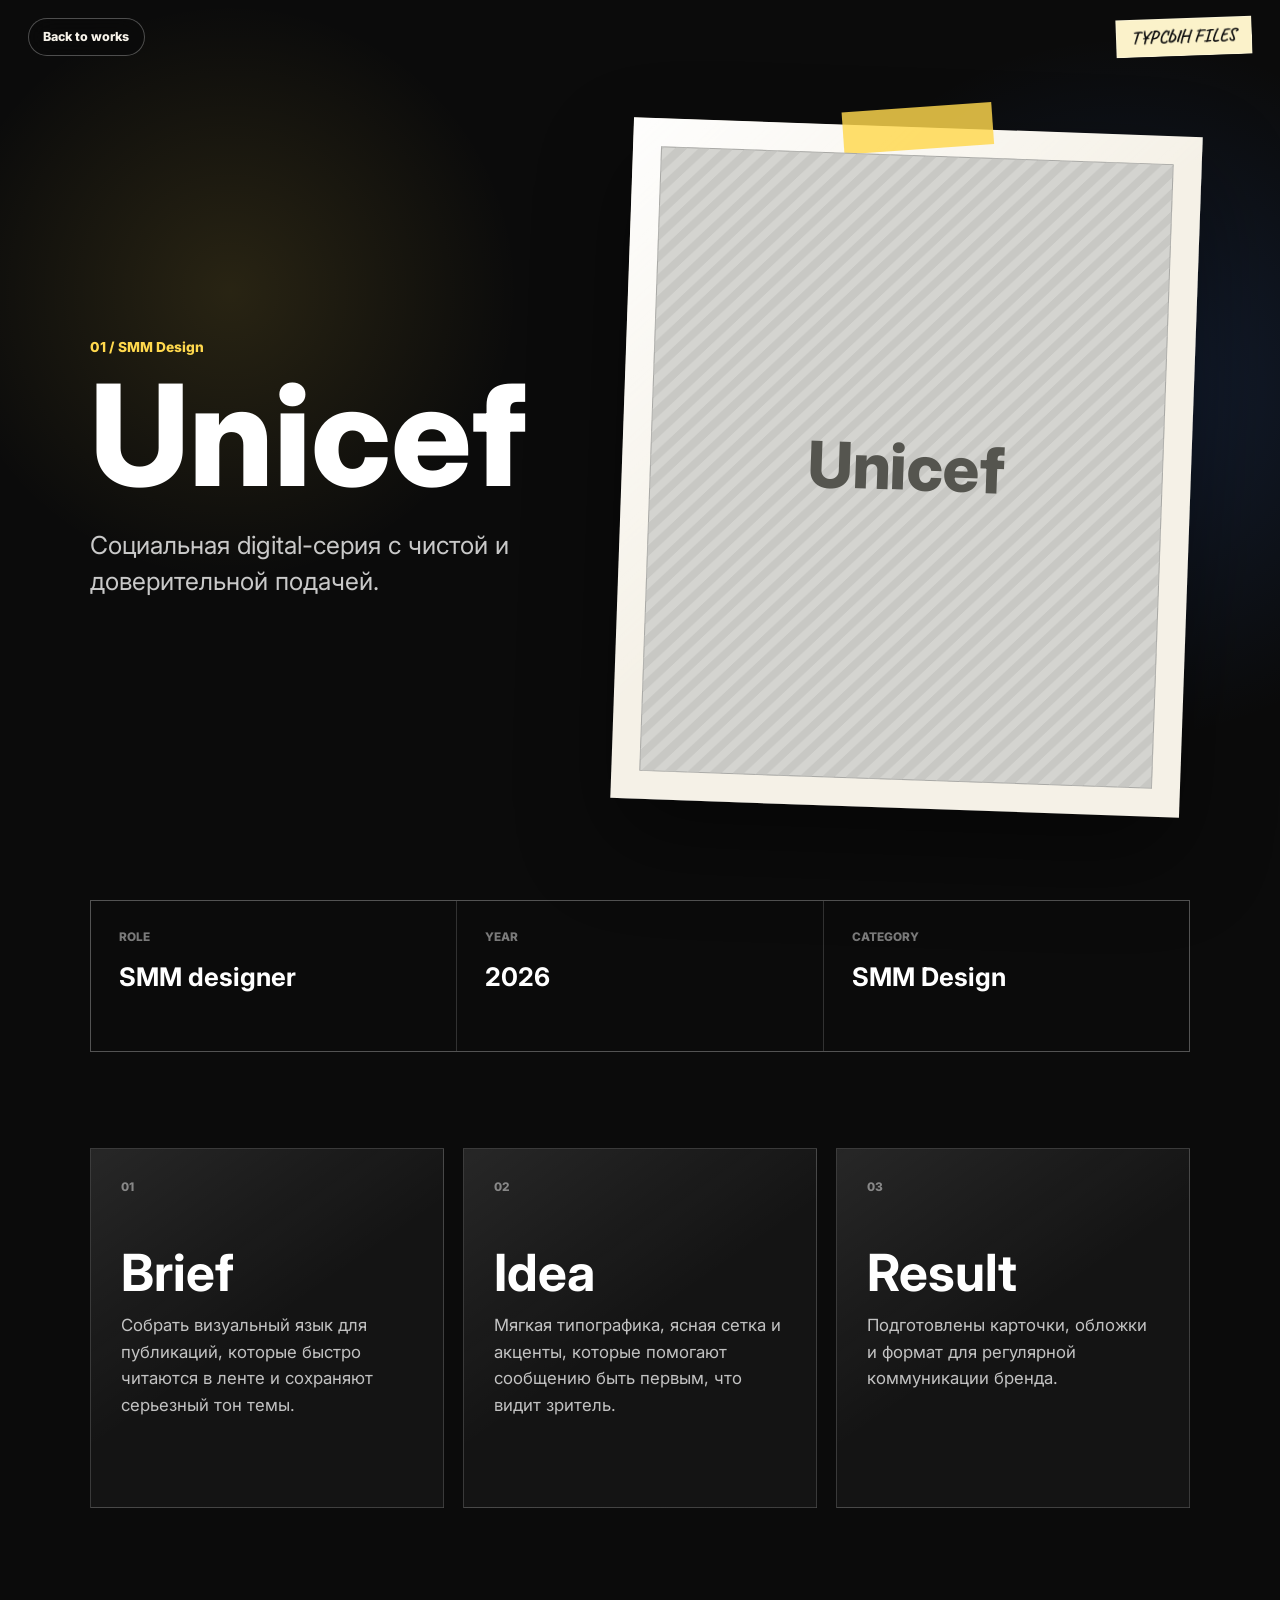
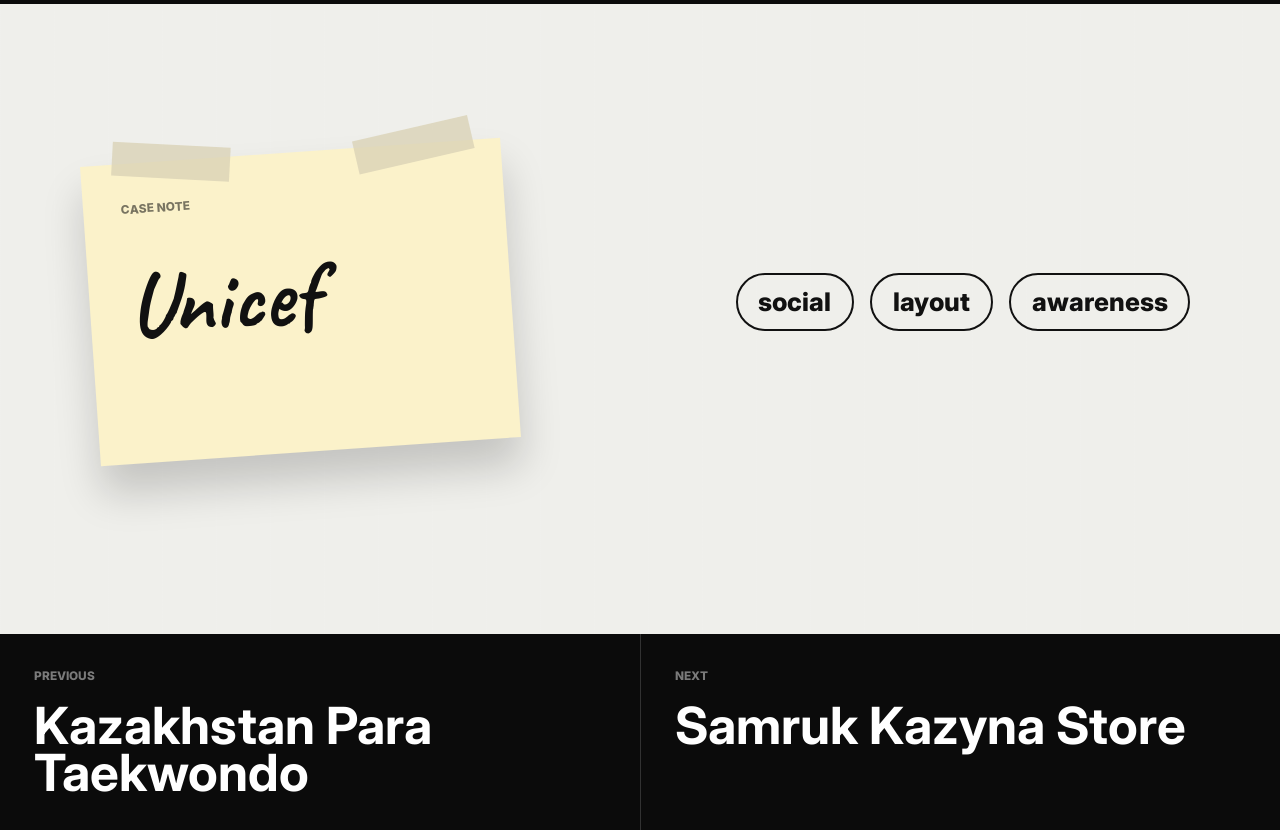
==== project.html @ 9a61a004 "Add project case pages" ====
<!DOCTYPE html>
<html lang="ru">
  <head>
    <meta charset="UTF-8" />
    <meta name="viewport" content="width=device-width, initial-scale=1.0" />
    <title>Project | Тұрсын Files</title>
    <meta name="description" content="Страница проекта из портфолио Тұрсын." />
    <link rel="preconnect" href="https://fonts.googleapis.com" />
    <link rel="preconnect" href="https://fonts.gstatic.com" crossorigin />
    <link
      href="https://fonts.googleapis.com/css2?family=Caveat:wght@500;700&family=Inter:wght@400;500;600;700;800&display=swap"
      rel="stylesheet"
    />
    <link rel="stylesheet" href="style.css" />
  </head>
  <body class="case-page">
    <header class="case-header">
      <a class="case-back" href="index.html#work">Back to works</a>
      <a class="case-logo" href="index.html">ТҰРСЫН FILES</a>
    </header>

    <main id="caseRoot" class="case-root" aria-live="polite">
      <section class="case-hero">
        <div class="case-hero-copy">
          <p class="case-eyebrow" id="caseEyebrow">Case file</p>
          <h1 id="caseTitle">Project</h1>
          <p class="case-intro" id="caseIntro"></p>
        </div>

        <div class="case-hero-panel">
          <div class="case-image-frame" id="caseImageFrame">
            <img id="caseImage" src="" alt="" />
            <div class="case-image-placeholder" id="caseImagePlaceholder"></div>
          </div>
        </div>
      </section>

      <section class="case-meta-grid" aria-label="Project details">
        <article>
          <span>Role</span>
          <strong id="caseRole"></strong>
        </article>
        <article>
          <span>Year</span>
          <strong id="caseYear"></strong>
        </article>
        <article>
          <span>Category</span>
          <strong id="caseCategory"></strong>
        </article>
      </section>

      <section class="case-story">
        <article>
          <span>01</span>
          <h2>Brief</h2>
          <p id="caseBrief"></p>
        </article>
        <article>
          <span>02</span>
          <h2>Idea</h2>
          <p id="caseIdea"></p>
        </article>
        <article>
          <span>03</span>
          <h2>Result</h2>
          <p id="caseResult"></p>
        </article>
      </section>

      <section class="case-board" aria-label="Visual direction">
        <div class="case-board-note">
          <span>Case note</span>
          <strong id="caseBoardTitle"></strong>
        </div>
        <div class="case-tags" id="caseTags"></div>
      </section>

      <nav class="case-next" aria-label="Other projects">
        <a id="prevProject" href="#">Previous</a>
        <a id="nextProject" href="#">Next</a>
      </nav>
    </main>

    <script src="project-data.js"></script>
    <script src="project-detail.js"></script>
  </body>
</html>
---- style.css ----
:root {
  /* Основные цвета сайта можно менять здесь. */
  --black: #0a0a0a;
  --paper: #f8f8f5;
  --paper-warm: #efefeb;
  --light: #e6e6e6;
  --ink: #111111;
  --muted: #777777;
  --mac-dark: #2f3134;
  --mac-mid: #55585d;
  --marquee-duration: 22s; /* Скорость бегущей строки: меньше число = быстрее. */
}

* {
  box-sizing: border-box;
}

html {
  scroll-behavior: smooth;
}

body {
  margin: 0;
  color: var(--ink);
  background: var(--light);
  font-family: "Inter", Arial, sans-serif;
  line-height: 1.5;
  overflow-x: hidden;
}

a {
  color: inherit;
}

img {
  display: block;
  max-width: 100%;
}

.site-shell {
  min-height: 100vh;
}

.intro-section {
  position: relative;
  min-height: 100vh;
  overflow: hidden;
  background: transparent;
  pointer-events: none;
}

.sample-title {
  margin: 0;
  color: #777777;
  font-size: 0.88rem;
  font-weight: 700;
  letter-spacing: 0;
  text-transform: none;
}

.intro-cover {
  position: relative;
  z-index: 2;
  pointer-events: auto;
  display: grid;
  min-height: 100vh;
  place-items: center;
  overflow: hidden;
  background:
    radial-gradient(circle at 50% 45%, rgba(255, 255, 255, 0.055), transparent 31rem),
    var(--black);
}

.mac-scene {
  display: grid;
  width: min(86vw, 560px);
  place-items: center;
  padding-bottom: 4.5rem;
}

.macintosh {
  position: relative;
  width: 100%;
  max-width: 470px;
  filter: drop-shadow(0 2rem 3rem rgba(0, 0, 0, 0.5));
}

.mac-bezel {
  position: relative;
  min-height: 430px;
  padding: 38px 42px 78px;
  border: 2px solid #191a1c;
  border-radius: 38px 38px 24px 24px;
  background:
    linear-gradient(128deg, rgba(255, 255, 255, 0.18), transparent 30%),
    linear-gradient(180deg, #65686e 0%, #3e4146 52%, #26282c 100%);
  box-shadow:
    inset 0 1px 0 rgba(255, 255, 255, 0.22),
    inset -18px -18px 34px rgba(0, 0, 0, 0.28),
    0 18px 40px rgba(0, 0, 0, 0.55);
}

.mac-bezel::before {
  content: "";
  position: absolute;
  inset: 16px 18px auto;
  height: 20px;
  border-radius: 999px;
  background: linear-gradient(90deg, rgba(255, 255, 255, 0.18), transparent 70%);
  opacity: 0.7;
}

.mac-screen {
  position: relative;
  overflow: hidden;
  width: 100%;
  aspect-ratio: 1.25;
  border: 16px solid #17181a;
  border-radius: 17px;
  background: #dcdad2;
  box-shadow:
    inset 0 0 0 2px rgba(255, 255, 255, 0.08),
    0 14px 22px rgba(0, 0, 0, 0.22);
}

.editor-menu {
  display: flex;
  align-items: center;
  gap: 0.48rem;
  height: 22px;
  padding: 0 8px;
  border-bottom: 1px solid #6d6d68;
  background: #f3f2ea;
  color: #1d1d1a;
  font-size: 0.55rem;
  font-weight: 700;
  white-space: nowrap;
}

.editor-stage {
  display: grid;
  grid-template-columns: 34px 1fr;
  height: calc(100% - 22px);
  background:
    linear-gradient(90deg, rgba(0, 0, 0, 0.07) 1px, transparent 1px),
    linear-gradient(0deg, rgba(0, 0, 0, 0.05) 1px, transparent 1px),
    #d8d7d0;
  background-size: 16px 16px;
}

.tool-column {
  display: grid;
  grid-template-columns: repeat(2, 1fr);
  align-content: start;
  gap: 4px;
  padding: 8px 5px;
  border-right: 1px solid #8a8981;
  background: #eceae1;
}

.tool-column span {
  aspect-ratio: 1;
  border: 1px solid #3a3a36;
  background: linear-gradient(135deg, #ffffff, #b8b7ae);
  box-shadow: inset -1px -1px 0 rgba(0, 0, 0, 0.25);
}

.portrait-frame {
  position: relative;
  display: grid;
  width: min(76%, 245px);
  aspect-ratio: 1;
  place-self: center;
  place-items: center;
  overflow: hidden;
  border: 2px solid #1c1c18;
  background:
    linear-gradient(135deg, rgba(255, 255, 255, 0.28), transparent 40%),
    #b9b9b4;
  box-shadow:
    8px 8px 0 rgba(0, 0, 0, 0.12),
    inset 0 0 0 6px rgba(255, 255, 255, 0.18);
}

.portrait-frame img {
  position: absolute;
  inset: 0;
  width: 100%;
  height: 100%;
  object-fit: cover;
}

.avatar-fallback {
  display: grid;
  place-items: center;
  gap: 0.35rem;
  color: #494943;
  text-align: center;
}

.avatar-fallback strong {
  font-size: 3.25rem;
  line-height: 1;
}

.avatar-fallback small {
  font-size: 0.67rem;
  font-weight: 700;
}

.portrait-frame:not(.is-missing) .avatar-fallback {
  display: none;
}

.mac-slot {
  position: absolute;
  right: 45px;
  bottom: 42px;
  width: 116px;
  height: 10px;
  border-radius: 999px;
  background: #17181a;
  box-shadow: inset 0 2px 0 rgba(255, 255, 255, 0.13);
}

.mac-badge {
  position: absolute;
  left: 48px;
  bottom: 36px;
  width: 22px;
  height: 22px;
  border-radius: 5px;
  background:
    linear-gradient(135deg, transparent 0 42%, #e9e9df 43% 58%, transparent 59%),
    linear-gradient(45deg, #232427, #5c5e63);
  box-shadow: inset 0 0 0 1px rgba(255, 255, 255, 0.16);
}

.mac-neck {
  width: 36%;
  height: 26px;
  margin: -2px auto 0;
  border-radius: 0 0 16px 16px;
  background: linear-gradient(180deg, #25272a, #151619);
}

.mac-base {
  width: 62%;
  height: 26px;
  margin: 0 auto;
  border-radius: 999px 999px 20px 20px;
  background: linear-gradient(180deg, #55575c, #24262a);
  box-shadow: 0 12px 20px rgba(0, 0, 0, 0.35);
}

.file-sticker {
  position: absolute;
  left: 50%;
  bottom: 18px;
  display: grid;
  width: min(76%, 340px);
  min-height: 60px;
  padding: 0.55rem 1rem;
  place-items: center;
  transform: translateX(-50%) rotate(-4deg);
  border: 1px solid rgba(0, 0, 0, 0.08);
  background: #fbf2ca;
  box-shadow: 0 10px 18px rgba(0, 0, 0, 0.28);
  color: #161616;
  font-family: "Caveat", cursive;
  font-size: 1.72rem;
  font-weight: 700;
  line-height: 1;
  text-align: center;
}

.file-sticker::before,
.file-sticker::after {
  content: "";
  position: absolute;
  top: -13px;
  width: 82px;
  height: 24px;
  background: rgba(235, 228, 196, 0.62);
  box-shadow: inset 0 0 0 1px rgba(255, 255, 255, 0.35);
}

.file-sticker::before {
  left: 18px;
  transform: rotate(-8deg);
}

.file-sticker::after {
  right: 18px;
  transform: rotate(9deg);
}

.marquee {
  position: absolute;
  right: 0;
  bottom: 28px;
  left: 0;
  overflow: hidden;
  padding: 0.8rem 0;
  border-top: 1px solid rgba(255, 255, 255, 0.12);
  border-bottom: 1px solid rgba(255, 255, 255, 0.12);
  color: #ffffff;
  font-size: 1rem;
  font-weight: 700;
  white-space: nowrap;
}

.marquee-track {
  display: flex;
  width: max-content;
  animation: marquee var(--marquee-duration) linear infinite;
}

.marquee span {
  padding-right: 2rem;
}

@keyframes marquee {
  from {
    transform: translateX(0);
  }

  to {
    transform: translateX(-50%);
  }
}

.work-section {
  min-height: 100vh;
  background: var(--light);
}

.work-pin {
  min-height: 100vh;
  overflow: hidden;
  padding: 64px 0 72px;
  background:
    linear-gradient(180deg, rgba(255, 255, 255, 0.35), transparent 20%),
    var(--light);
}

.sample-title {
  text-align: center;
}

.rail-viewport {
  width: 100%;
  margin-top: 58px;
  overflow: visible;
}

.project-track {
  display: flex;
  align-items: flex-start;
  gap: 4rem;
  width: max-content;
  min-width: 100%;
  padding: 24px 10vw 36px;
  will-change: transform;
}

.project-card {
  flex: 0 0 340px;
  color: inherit;
  text-align: center;
  text-decoration: none;
  transform: rotate(var(--tilt));
  transform-origin: center top;
  transition:
    transform 220ms ease,
    filter 220ms ease;
}

.project-card:hover,
.project-card:focus-visible {
  filter: saturate(1.08);
  outline: none;
  transform: rotate(var(--tilt)) translateY(-12px);
}

.project-card:focus-visible .paper {
  box-shadow:
    0 0 0 4px #111111,
    0 18px 28px rgba(0, 0, 0, 0.17),
    0 3px 0 rgba(0, 0, 0, 0.03);
}

.paper {
  position: relative;
  display: grid;
  aspect-ratio: 0.78;
  padding: 26px 24px 24px;
  background:
    linear-gradient(135deg, rgba(255, 255, 255, 0.9), transparent 42%),
    var(--paper);
  box-shadow:
    0 18px 28px rgba(0, 0, 0, 0.17),
    0 3px 0 rgba(0, 0, 0, 0.03);
}

.paper::before {
  content: "";
  position: absolute;
  top: -18px;
  left: 50%;
  width: 118px;
  height: 34px;
  transform: translateX(-50%) rotate(var(--tape-tilt));
  background: var(--tape);
  opacity: 0.88;
  box-shadow:
    inset 0 0 0 1px rgba(255, 255, 255, 0.2),
    0 5px 7px rgba(0, 0, 0, 0.1);
}

.paper::after {
  content: "";
  position: absolute;
  inset: 10px;
  border: 1px solid rgba(0, 0, 0, 0.035);
  pointer-events: none;
}

.project-visual {
  position: relative;
  display: grid;
  min-height: 0;
  place-items: center;
  overflow: hidden;
  border: 1px solid #d7d7d0;
  background: #d4d4d0;
}

.project-visual img {
  width: 100%;
  height: 100%;
  min-height: 100%;
  object-fit: cover;
}

.placeholder {
  position: absolute;
  inset: 0;
  display: none;
  align-items: center;
  justify-content: center;
  padding: 1.2rem;
  background:
    linear-gradient(135deg, rgba(255, 255, 255, 0.28), transparent 42%),
    repeating-linear-gradient(-45deg, rgba(255, 255, 255, 0.18) 0 8px, transparent 8px 16px),
    #cfcfca;
  color: #55554f;
  font-size: 0.94rem;
  font-weight: 800;
  text-align: center;
}

.project-visual.is-missing img {
  display: none;
}

.project-visual.is-missing .placeholder {
  display: flex;
}

.project-title {
  margin: 1.28rem 0 0;
  color: #171717;
  font-size: 1.02rem;
  font-weight: 800;
  line-height: 1.25;
}

.project-category {
  margin: 0.24rem 0 0;
  color: #777777;
  font-size: 0.78rem;
  font-weight: 700;
}

.project-open-cue {
  display: inline-flex;
  margin-top: 0.7rem;
  padding: 0.38rem 0.7rem;
  border: 1px solid rgba(0, 0, 0, 0.22);
  border-radius: 999px;
  color: #171717;
  font-size: 0.72rem;
  font-weight: 800;
}

.about-card {
  flex: 0 0 330px;
}

.about-button {
  position: relative;
  display: grid;
  width: 100%;
  aspect-ratio: 0.78;
  place-items: center;
  border: 0;
  background:
    linear-gradient(135deg, rgba(255, 255, 255, 0.95), transparent 45%),
    #fbfbf8;
  box-shadow: 0 18px 28px rgba(0, 0, 0, 0.17);
  color: #171717;
  cursor: pointer;
  font: inherit;
  transform: rotate(2.5deg);
}

.about-button::before {
  content: "";
  position: absolute;
  top: -16px;
  left: 50%;
  width: 128px;
  height: 34px;
  transform: translateX(-50%) rotate(-5deg);
  background: rgba(105, 97, 219, 0.78);
}

.about-button span {
  display: block;
  font-size: 1.55rem;
  font-weight: 800;
}

.about-button small {
  display: block;
  margin-top: 0.35rem;
  color: #777777;
  font-size: 0.82rem;
  font-weight: 700;
}

.about-section {
  position: relative;
  min-height: 100vh;
  overflow: hidden;
  background:
    radial-gradient(circle at 18% 24%, rgba(0, 0, 0, 0.06), transparent 17rem),
    radial-gradient(circle at 82% 72%, rgba(118, 89, 220, 0.1), transparent 18rem),
    repeating-linear-gradient(90deg, rgba(0, 0, 0, 0.018) 0 1px, transparent 1px 42px),
    #ece9e6;
  color: #f5f2ec;
}

.about-section::before,
.about-section::after {
  content: "";
  position: absolute;
  right: 0;
  left: 0;
  z-index: 2;
  height: 54px;
  pointer-events: none;
  background: #111111;
}

.about-section::before {
  top: 0;
  clip-path: polygon(
    0 0,
    100% 0,
    100% 50%,
    96% 32%,
    91% 58%,
    86% 39%,
    80% 64%,
    74% 36%,
    68% 55%,
    62% 30%,
    55% 60%,
    48% 38%,
    42% 64%,
    35% 34%,
    29% 57%,
    22% 35%,
    16% 62%,
    10% 40%,
    4% 58%,
    0 44%
  );
}

.about-section::after {
  bottom: 0;
  clip-path: polygon(
    0 48%,
    5% 66%,
    11% 36%,
    17% 60%,
    24% 35%,
    31% 67%,
    38% 44%,
    45% 63%,
    52% 37%,
    59% 68%,
    66% 42%,
    73% 62%,
    80% 34%,
    87% 64%,
    94% 40%,
    100% 56%,
    100% 100%,
    0 100%
  );
}

.about-board {
  position: relative;
  width: 100%;
  min-height: 100vh;
  padding: 72px 24px;
}

.about-board::before {
  content: "Ж";
  position: absolute;
  left: 50%;
  top: 50%;
  transform: translate(-50%, -46%) rotate(-8deg);
  color: rgba(0, 0, 0, 0.055);
  font-size: 34rem;
  font-weight: 800;
  line-height: 1;
  pointer-events: none;
}

.about-board-title {
  position: absolute;
  top: 74px;
  left: 50%;
  z-index: 3;
  margin: 0;
  transform: translateX(-50%);
  color: #777777;
  font-size: 0.85rem;
  font-weight: 800;
}

.drag-card {
  position: absolute;
  left: 50%;
  top: 50%;
  z-index: 4;
  border: 1px solid rgba(255, 255, 255, 0.26);
  border-radius: 34px;
  background: #050505;
  box-shadow: 0 24px 46px rgba(0, 0, 0, 0.25);
  cursor: grab;
  touch-action: none;
  user-select: none;
  will-change: transform;
}

.drag-card.is-dragging {
  cursor: grabbing;
  box-shadow: 0 34px 64px rgba(0, 0, 0, 0.34);
}

.card-number {
  position: absolute;
  right: 22px;
  bottom: 18px;
  display: grid;
  width: 32px;
  height: 32px;
  place-items: center;
  border: 1px solid rgba(255, 255, 255, 0.64);
  border-radius: 999px;
  color: #a98dff;
  font-size: 0.86rem;
  font-weight: 800;
}

.card-kicker {
  margin: 0 0 1rem;
  color: #a98dff;
  font-size: 0.88rem;
  font-weight: 800;
}

.profile-drag-card {
  width: 330px;
  height: 430px;
  overflow: hidden;
  border-radius: 48px;
  background: #222222;
}

.profile-drag-card::before {
  content: "";
  position: absolute;
  inset: -10px;
  z-index: 1;
  border: 3px solid rgba(0, 0, 0, 0.9);
  border-radius: 54px;
  transform: rotate(3deg);
  pointer-events: none;
}

.profile-drag-card img {
  position: absolute;
  inset: 0;
  width: 100%;
  height: 100%;
  object-fit: cover;
  filter: grayscale(1) contrast(1.08) brightness(0.58);
}

.profile-fallback {
  position: absolute;
  inset: 0;
  display: grid;
  place-items: center;
  background:
    linear-gradient(135deg, rgba(255, 255, 255, 0.08), transparent 45%),
    #2f2f2f;
  color: rgba(255, 255, 255, 0.28);
  font-size: 6rem;
  font-weight: 800;
}

.profile-drag-card:not(.is-missing) .profile-fallback {
  display: none;
}

.profile-overlay {
  position: absolute;
  inset: 0;
  z-index: 2;
  display: grid;
  place-items: center;
  padding: 2rem;
  background: linear-gradient(180deg, rgba(0, 0, 0, 0.12), rgba(0, 0, 0, 0.38));
  text-align: center;
}

.profile-overlay h1 {
  margin: 0;
  color: #ffffff;
  font-size: 2rem;
  font-weight: 500;
  letter-spacing: 0;
}

.profile-overlay p {
  position: absolute;
  bottom: 38px;
  left: 0;
  width: 100%;
  margin: 0;
  color: #ffffff;
  font-size: 0.85rem;
  font-weight: 600;
}

.about-copy-card {
  width: 410px;
  min-height: 315px;
  padding: 34px 38px 58px;
}

.about-copy-card p:last-child,
.process-card p {
  margin: 0;
  color: #f4f4f0;
  font-size: 1.12rem;
  line-height: 1.55;
}

.skills-card {
  width: 360px;
  min-height: 300px;
  padding: 34px 34px 62px;
}

.pill-cloud {
  display: flex;
  flex-wrap: wrap;
  gap: 0.8rem;
}

.pill-cloud span {
  display: inline-flex;
  align-items: center;
  min-height: 40px;
  padding: 0.55rem 0.9rem;
  border: 1px solid rgba(255, 255, 255, 0.72);
  border-radius: 999px;
  color: #f5f2ec;
  font-size: 0.85rem;
  font-weight: 700;
  transform: rotate(var(--pill-r, -2deg));
}

.pill-cloud span:nth-child(2) {
  --pill-r: 3deg;
}

.pill-cloud span:nth-child(3) {
  --pill-r: -4deg;
}

.pill-cloud span:nth-child(4) {
  --pill-r: 2deg;
}

.process-card {
  width: 390px;
  min-height: 240px;
  padding: 38px 38px 62px;
  border-radius: 36px 36px 72px 36px;
}

.contact-card {
  width: 350px;
  min-height: 230px;
  padding: 34px 34px 62px;
}

.contact-card a {
  display: block;
  width: max-content;
  max-width: 100%;
  margin-top: 0.78rem;
  padding: 0.62rem 0.9rem;
  border: 1px solid rgba(255, 255, 255, 0.7);
  border-radius: 999px;
  color: #ffffff;
  font-size: 0.9rem;
  font-weight: 800;
  text-decoration: none;
}

.contact-card a:hover,
.contact-card a:focus-visible {
  background: #ffffff;
  color: #111111;
  outline: none;
}

.paper-note-card {
  display: grid;
  width: 280px;
  min-height: 210px;
  place-items: center;
  padding: 1.4rem;
  border: 0;
  border-radius: 0;
  background:
    linear-gradient(135deg, rgba(255, 255, 255, 0.76), transparent 45%),
    repeating-linear-gradient(-8deg, rgba(0, 0, 0, 0.035) 0 1px, transparent 1px 11px),
    #fbf2ca;
  clip-path: polygon(
    0 8%,
    7% 2%,
    14% 8%,
    22% 3%,
    31% 9%,
    39% 4%,
    49% 8%,
    58% 3%,
    66% 9%,
    76% 4%,
    86% 8%,
    100% 3%,
    96% 20%,
    100% 34%,
    96% 48%,
    100% 64%,
    95% 78%,
    100% 96%,
    84% 92%,
    73% 98%,
    61% 92%,
    49% 98%,
    36% 93%,
    25% 98%,
    13% 92%,
    0 98%,
    4% 80%,
    0 66%,
    4% 50%,
    0 35%,
    5% 20%
  );
  color: #111111;
  text-align: center;
}

.paper-note-card::before {
  content: "";
  position: absolute;
  top: 14px;
  left: 50%;
  width: 118px;
  height: 28px;
  transform: translateX(-50%) rotate(-4deg);
  background: rgba(235, 228, 196, 0.8);
}

.paper-note-card span {
  font-family: "Caveat", cursive;
  font-size: 3.8rem;
  font-weight: 700;
  line-height: 0.9;
}

.paper-note-card strong {
  display: block;
  margin-top: 0.5rem;
  font-size: 0.78rem;
  letter-spacing: 0.04em;
}

.case-page {
  min-height: 100vh;
  color: #f4f0e8;
  background:
    radial-gradient(circle at 18% 12%, rgba(255, 216, 77, 0.12), transparent 18rem),
    radial-gradient(circle at 88% 16%, rgba(62, 130, 255, 0.16), transparent 22rem),
    #0b0b0b;
}

.case-header {
  position: fixed;
  top: 0;
  right: 0;
  left: 0;
  z-index: 20;
  display: flex;
  align-items: center;
  justify-content: space-between;
  padding: 18px 28px;
  color: #f7f3ea;
  pointer-events: none;
}

.case-header a {
  pointer-events: auto;
  text-decoration: none;
}

.case-back,
.case-logo {
  display: inline-flex;
  align-items: center;
  min-height: 38px;
  padding: 0 0.9rem;
  border: 1px solid rgba(255, 255, 255, 0.28);
  border-radius: 999px;
  background: rgba(10, 10, 10, 0.54);
  font-size: 0.78rem;
  font-weight: 800;
  backdrop-filter: blur(14px);
}

.case-logo {
  border-radius: 0;
  background: #fbf2ca;
  color: #111111;
  font-family: "Caveat", cursive;
  font-size: 1.15rem;
  transform: rotate(-2deg);
}

.case-root {
  overflow: hidden;
}

.case-hero {
  display: grid;
  grid-template-columns: minmax(0, 0.92fr) minmax(320px, 1.08fr);
  min-height: 100vh;
  gap: 3rem;
  align-items: center;
  padding: 108px min(7vw, 92px) 72px;
}

.case-eyebrow {
  margin: 0 0 1.1rem;
  color: #ffd84d;
  font-size: 0.86rem;
  font-weight: 800;
}

.case-hero h1 {
  max-width: 10ch;
  margin: 0;
  color: #ffffff;
  font-size: clamp(4rem, 11vw, 10rem);
  font-weight: 800;
  line-height: 0.86;
  letter-spacing: 0;
}

.case-intro {
  max-width: 560px;
  margin: 2rem 0 0;
  color: rgba(255, 255, 255, 0.78);
  font-size: clamp(1.1rem, 2.2vw, 1.55rem);
  line-height: 1.42;
}

.case-hero-panel {
  position: relative;
  padding: 28px;
  transform: rotate(2deg);
  background:
    linear-gradient(135deg, rgba(255, 255, 255, 0.9), transparent 48%),
    #f5f1e7;
  box-shadow: 0 40px 90px rgba(0, 0, 0, 0.42);
}

.case-hero-panel::before {
  content: "";
  position: absolute;
  top: -20px;
  left: 50%;
  width: 150px;
  height: 42px;
  transform: translateX(-50%) rotate(-6deg);
  background: rgba(255, 216, 77, 0.82);
}

.case-image-frame {
  position: relative;
  display: grid;
  aspect-ratio: 0.82;
  overflow: hidden;
  place-items: center;
  border: 1px solid rgba(0, 0, 0, 0.16);
  background:
    repeating-linear-gradient(-45deg, rgba(0, 0, 0, 0.06) 0 8px, transparent 8px 16px),
    #d4d4d0;
}

.case-image-frame img {
  width: 100%;
  height: 100%;
  object-fit: cover;
}

.case-image-placeholder {
  position: absolute;
  inset: 0;
  display: none;
  align-items: center;
  justify-content: center;
  padding: 2rem;
  color: #55554f;
  font-size: clamp(1.8rem, 5vw, 4.4rem);
  font-weight: 800;
  line-height: 0.95;
  text-align: center;
}

.case-image-frame.is-missing .case-image-placeholder {
  display: flex;
}

.case-meta-grid {
  display: grid;
  grid-template-columns: repeat(3, minmax(0, 1fr));
  gap: 1px;
  margin: 0 min(7vw, 92px);
  border: 1px solid rgba(255, 255, 255, 0.16);
  background: rgba(255, 255, 255, 0.16);
}

.case-meta-grid article {
  min-height: 150px;
  padding: 28px;
  background: #0b0b0b;
}

.case-meta-grid span,
.case-story span,
.case-board-note span,
.case-next span {
  display: block;
  color: rgba(255, 255, 255, 0.46);
  font-size: 0.74rem;
  font-weight: 800;
  text-transform: uppercase;
}

.case-meta-grid strong {
  display: block;
  margin-top: 1rem;
  color: #ffffff;
  font-size: clamp(1.25rem, 2vw, 2rem);
  line-height: 1.1;
}

.case-story {
  display: grid;
  grid-template-columns: repeat(3, minmax(0, 1fr));
  gap: 1.2rem;
  padding: 96px min(7vw, 92px);
}

.case-story article {
  min-height: 360px;
  padding: 30px;
  border: 1px solid rgba(255, 255, 255, 0.16);
  background:
    linear-gradient(145deg, rgba(255, 255, 255, 0.08), transparent 50%),
    #141414;
}

.case-story h2 {
  margin: 3.2rem 0 1rem;
  color: #ffffff;
  font-size: clamp(2rem, 4vw, 4rem);
  line-height: 0.94;
}

.case-story p {
  margin: 0;
  color: rgba(255, 255, 255, 0.74);
  font-size: 1.05rem;
  line-height: 1.58;
}

.case-board {
  display: grid;
  grid-template-columns: minmax(260px, 0.8fr) minmax(0, 1.2fr);
  gap: 3rem;
  align-items: center;
  min-height: 70vh;
  padding: 76px min(7vw, 92px) 110px;
  background:
    repeating-linear-gradient(90deg, rgba(255, 255, 255, 0.05) 0 1px, transparent 1px 54px),
    #efefeb;
  color: #111111;
}

.case-board-note {
  position: relative;
  min-height: 300px;
  padding: 38px;
  transform: rotate(-4deg);
  background: #fbf2ca;
  box-shadow: 0 28px 42px rgba(0, 0, 0, 0.18);
}

.case-board-note::before,
.case-board-note::after {
  content: "";
  position: absolute;
  top: -16px;
  width: 118px;
  height: 34px;
  background: rgba(218, 211, 182, 0.78);
}

.case-board-note::before {
  left: 32px;
  transform: rotate(7deg);
}

.case-board-note::after {
  right: 28px;
  transform: rotate(-9deg);
}

.case-board-note span {
  color: rgba(0, 0, 0, 0.52);
}

.case-board-note strong {
  display: block;
  margin-top: 3rem;
  font-family: "Caveat", cursive;
  font-size: clamp(3rem, 7vw, 6rem);
  line-height: 0.84;
}

.case-tags {
  display: flex;
  flex-wrap: wrap;
  gap: 1rem;
  justify-content: flex-end;
}

.case-tags span {
  display: inline-flex;
  align-items: center;
  min-height: 58px;
  padding: 0 1.3rem;
  border: 2px solid #111111;
  border-radius: 999px;
  font-size: clamp(1rem, 2vw, 1.8rem);
  font-weight: 800;
}

.case-next {
  display: grid;
  grid-template-columns: repeat(2, minmax(0, 1fr));
  gap: 1px;
  background: rgba(255, 255, 255, 0.16);
}

.case-next a {
  min-height: 190px;
  padding: 34px;
  background: #0b0b0b;
  color: #ffffff;
  text-decoration: none;
}

.case-next strong {
  display: block;
  margin-top: 1rem;
  font-size: clamp(1.7rem, 4vw, 4.4rem);
  line-height: 0.92;
}

.case-next a:hover,
.case-next a:focus-visible {
  background: #fbf2ca;
  color: #111111;
  outline: none;
}

.case-next a:hover span,
.case-next a:focus-visible span {
  color: rgba(0, 0, 0, 0.52);
}

@media (max-width: 820px) {
  .mac-scene {
    width: min(90vw, 440px);
  }

  .mac-bezel {
    min-height: 360px;
    padding: 32px 32px 66px;
    border-radius: 30px 30px 22px 22px;
  }

  .file-sticker {
    font-size: 1.38rem;
  }

  .project-track {
    gap: 2.4rem;
    padding-inline: 7vw;
  }

  .project-card,
  .about-card {
    flex-basis: 300px;
  }

  .profile-drag-card {
    width: 300px;
    height: 390px;
  }

  .about-copy-card,
  .process-card {
    width: 350px;
  }

  .skills-card,
  .contact-card {
    width: 315px;
  }

  .paper-note-card {
    width: 240px;
    min-height: 190px;
  }

  .case-hero,
  .case-board {
    grid-template-columns: 1fr;
  }

  .case-meta-grid,
  .case-story {
    grid-template-columns: 1fr;
  }

  .case-tags {
    justify-content: flex-start;
  }
}

@media (max-width: 640px) {
  .intro-cover {
    align-items: center;
  }

  .mac-scene {
    padding-bottom: 5.5rem;
  }

  .mac-bezel {
    min-height: 300px;
    padding: 24px 24px 58px;
  }

  .editor-menu {
    gap: 0.32rem;
    font-size: 0.45rem;
  }

  .editor-stage {
    grid-template-columns: 28px 1fr;
  }

  .avatar-fallback strong {
    font-size: 2.35rem;
  }

  .mac-slot {
    right: 30px;
    bottom: 34px;
    width: 88px;
  }

  .mac-badge {
    left: 32px;
    bottom: 29px;
  }

  .file-sticker {
    bottom: 8px;
    min-height: 52px;
    font-size: 1.14rem;
  }

  .marquee {
    bottom: 18px;
    font-size: 0.86rem;
  }

  .work-pin {
    padding-top: 44px;
  }

  .rail-viewport {
    margin-top: 36px;
    overflow: visible;
  }

  .project-track {
    display: grid;
    width: min(100%, 390px);
    gap: 3rem;
    margin: 0 auto;
    padding: 20px 24px 56px;
  }

  .project-card,
  .about-card {
    width: 100%;
    max-width: 330px;
    justify-self: center;
  }

  .about-board {
    min-height: 1120px;
    padding: 72px 16px;
  }

  .about-board::before {
    font-size: 20rem;
  }

  .about-board-title {
    width: 100%;
    text-align: center;
  }

  .drag-card {
    border-radius: 28px;
  }

  .profile-drag-card {
    width: 250px;
    height: 330px;
  }

  .profile-overlay h1 {
    font-size: 1.55rem;
  }

  .about-copy-card,
  .process-card,
  .skills-card,
  .contact-card {
    width: min(300px, calc(100vw - 34px));
    padding: 28px 26px 58px;
  }

  .about-copy-card p:last-child,
  .process-card p {
    font-size: 0.98rem;
  }

  .paper-note-card {
    width: 210px;
    min-height: 170px;
  }

  .paper-note-card span {
    font-size: 3rem;
  }

  .case-header {
    padding: 12px;
  }

  .case-back,
  .case-logo {
    min-height: 34px;
    padding-inline: 0.72rem;
    font-size: 0.7rem;
  }

  .case-hero {
    min-height: auto;
    padding: 92px 18px 48px;
  }

  .case-hero h1 {
    font-size: clamp(3rem, 17vw, 4.7rem);
  }

  .case-hero-panel {
    padding: 18px;
  }

  .case-meta-grid {
    margin-inline: 18px;
  }

  .case-story {
    padding: 56px 18px;
  }

  .case-story article {
    min-height: 280px;
  }

  .case-board {
    padding: 54px 18px 72px;
  }

  .case-next {
    grid-template-columns: 1fr;
  }
}

@media (prefers-reduced-motion: reduce) {
  html {
    scroll-behavior: auto;
  }

  *,
  *::before,
  *::after {
    animation-duration: 0.001ms !important;
    animation-iteration-count: 1 !important;
    scroll-behavior: auto !important;
  }
}
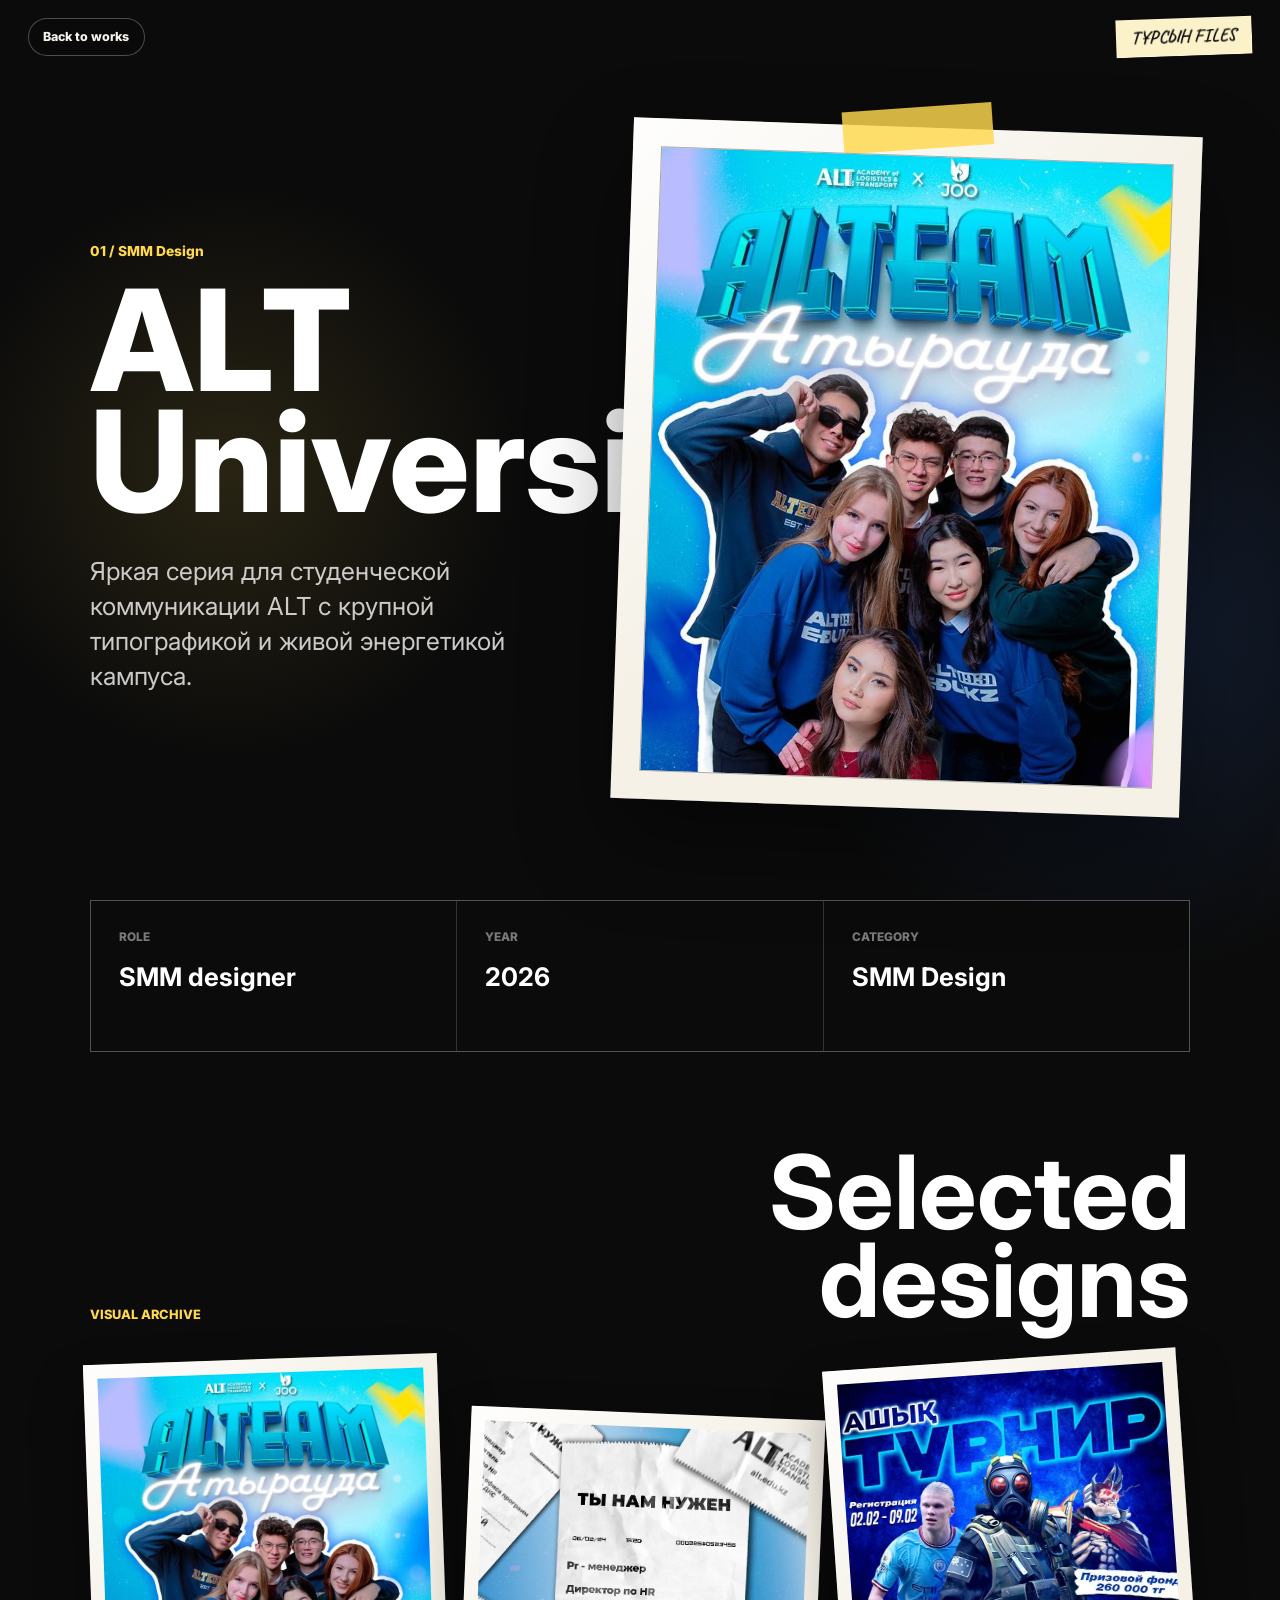
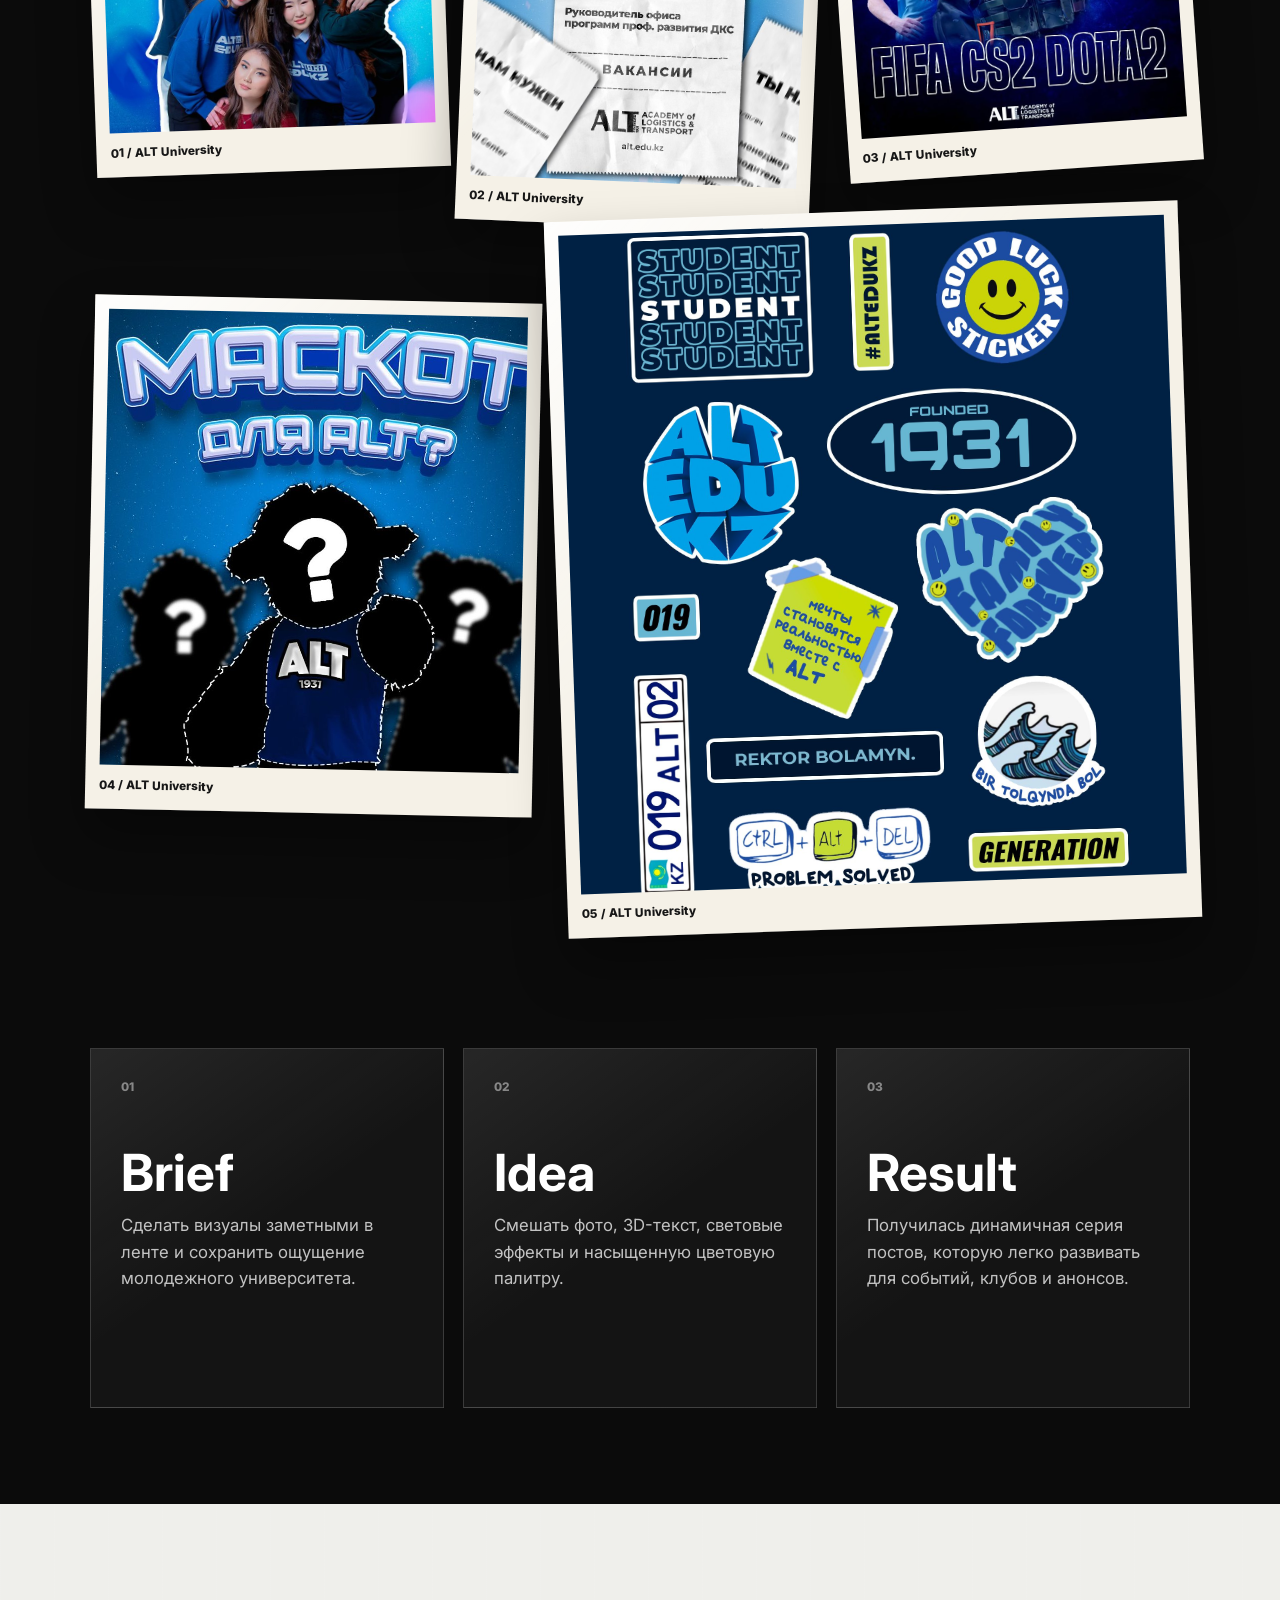
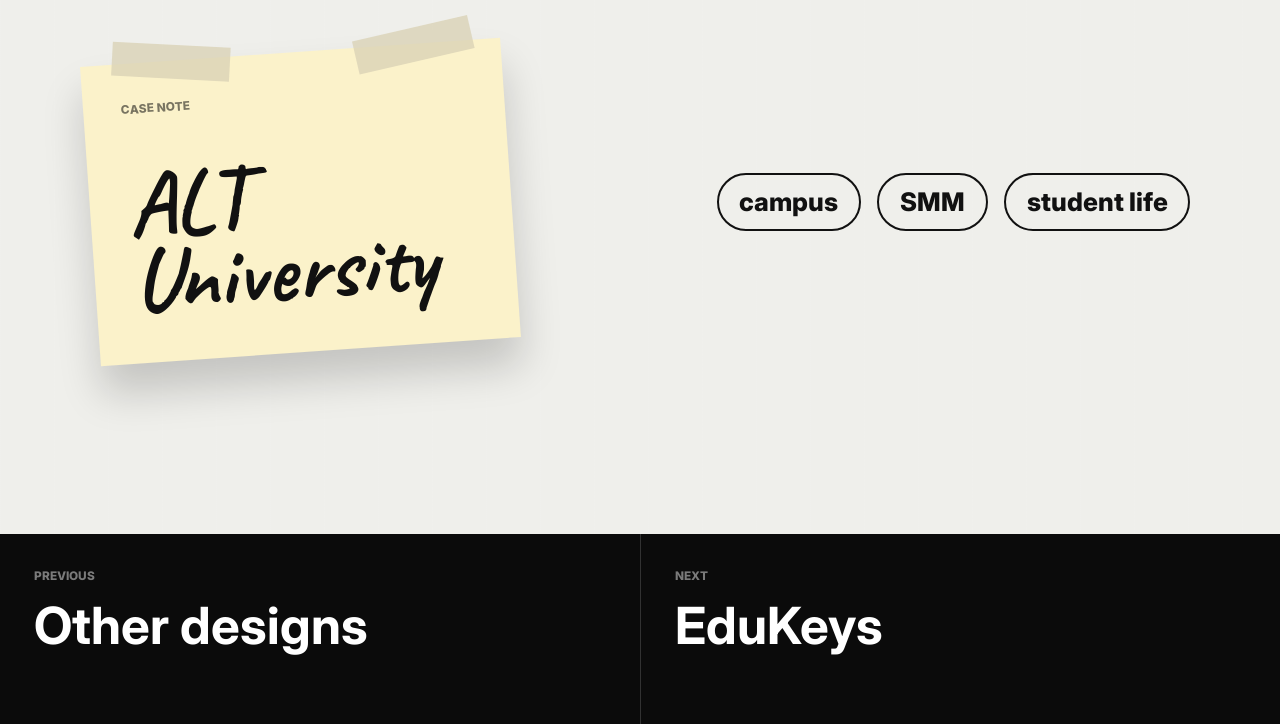
==== commit 97d55f7a: "Use Drive projects and animated galleries" ====
--- a/project.html
+++ b/project.html
@@ -50,6 +50,14 @@
         </article>
       </section>
 
+      <section class="case-gallery" aria-label="Project visuals">
+        <div class="case-gallery-heading">
+          <span>Visual archive</span>
+          <h2>Selected designs</h2>
+        </div>
+        <div class="case-gallery-grid" id="caseGallery"></div>
+      </section>
+
       <section class="case-story">
         <article>
           <span>01</span>
@@ -82,7 +90,7 @@
       </nav>
     </main>
 
-    <script src="project-data.js"></script>
+    <script src="project-data-drive.js"></script>
     <script src="project-detail.js"></script>
   </body>
 </html>
--- a/style.css
+++ b/style.css
@@ -390,6 +390,15 @@
     0 3px 0 rgba(0, 0, 0, 0.03);
 }
 
+.project-card:nth-child(2n) .project-visual img {
+  animation-duration: 11s;
+  animation-direction: alternate-reverse;
+}
+
+.project-card:nth-child(3n) .project-visual img {
+  animation-duration: 13s;
+}
+
 .paper {
   position: relative;
   display: grid;
@@ -440,6 +449,7 @@
   width: 100%;
   height: 100%;
   min-height: 100%;
+  animation: cardPhotoDrift 9s ease-in-out infinite alternate;
   object-fit: cover;
 }
 
@@ -1102,6 +1112,87 @@
   line-height: 1.1;
 }
 
+.case-gallery {
+  padding: 96px min(7vw, 92px) 24px;
+}
+
+.case-gallery-heading {
+  display: flex;
+  align-items: end;
+  justify-content: space-between;
+  gap: 2rem;
+  margin-bottom: 2.2rem;
+}
+
+.case-gallery-heading span {
+  color: #ffd84d;
+  font-size: 0.8rem;
+  font-weight: 800;
+  text-transform: uppercase;
+}
+
+.case-gallery-heading h2 {
+  max-width: 9ch;
+  margin: 0;
+  color: #ffffff;
+  font-size: clamp(2.8rem, 8vw, 7.4rem);
+  line-height: 0.86;
+  text-align: right;
+}
+
+.case-gallery-grid {
+  display: grid;
+  grid-template-columns: repeat(12, 1fr);
+  gap: 1.2rem;
+  align-items: start;
+}
+
+.case-gallery-card {
+  position: relative;
+  grid-column: span 4;
+  margin: 0;
+  padding: 14px;
+  transform: rotate(var(--gallery-rotate, -2deg));
+  background:
+    linear-gradient(135deg, rgba(255, 255, 255, 0.92), transparent 44%),
+    #f5f1e7;
+  box-shadow: 0 28px 52px rgba(0, 0, 0, 0.34);
+  animation: galleryFloat 7s ease-in-out infinite;
+  animation-delay: var(--float-delay);
+}
+
+.case-gallery-card:nth-child(2n) {
+  --gallery-rotate: 2.4deg;
+  margin-top: 54px;
+}
+
+.case-gallery-card:nth-child(3n) {
+  --gallery-rotate: -4deg;
+}
+
+.case-gallery-card:nth-child(4n) {
+  grid-column: span 5;
+  --gallery-rotate: 1.2deg;
+}
+
+.case-gallery-card:nth-child(5n) {
+  grid-column: span 7;
+  margin-top: -34px;
+}
+
+.case-gallery-card img {
+  width: 100%;
+  aspect-ratio: 0.92;
+  object-fit: cover;
+}
+
+.case-gallery-card figcaption {
+  margin-top: 0.78rem;
+  color: #171717;
+  font-size: 0.74rem;
+  font-weight: 800;
+}
+
 .case-story {
   display: grid;
   grid-template-columns: repeat(3, minmax(0, 1fr));
@@ -1238,6 +1329,27 @@
   color: rgba(0, 0, 0, 0.52);
 }
 
+@keyframes cardPhotoDrift {
+  from {
+    transform: scale(1.03) translate3d(-1.5%, -1.5%, 0);
+  }
+
+  to {
+    transform: scale(1.12) translate3d(2%, 2%, 0);
+  }
+}
+
+@keyframes galleryFloat {
+  0%,
+  100% {
+    transform: translateY(0) rotate(var(--gallery-rotate, -2deg));
+  }
+
+  50% {
+    transform: translateY(calc(var(--float-distance, 14px) * -1)) rotate(calc(var(--gallery-rotate, -2deg) * -0.45));
+  }
+}
+
 @media (max-width: 820px) {
   .mac-scene {
     width: min(90vw, 440px);
@@ -1291,6 +1403,16 @@
   .case-meta-grid,
   .case-story {
     grid-template-columns: 1fr;
+  }
+
+  .case-gallery-grid {
+    grid-template-columns: repeat(6, 1fr);
+  }
+
+  .case-gallery-card,
+  .case-gallery-card:nth-child(4n),
+  .case-gallery-card:nth-child(5n) {
+    grid-column: span 3;
   }
 
   .case-tags {
@@ -1452,6 +1574,30 @@
     padding: 56px 18px;
   }
 
+  .case-gallery {
+    padding: 56px 18px 8px;
+  }
+
+  .case-gallery-heading {
+    display: block;
+  }
+
+  .case-gallery-heading h2 {
+    margin-top: 0.7rem;
+    text-align: left;
+  }
+
+  .case-gallery-grid {
+    grid-template-columns: 1fr;
+  }
+
+  .case-gallery-card,
+  .case-gallery-card:nth-child(4n),
+  .case-gallery-card:nth-child(5n) {
+    grid-column: auto;
+    margin-top: 0;
+  }
+
   .case-story article {
     min-height: 280px;
   }
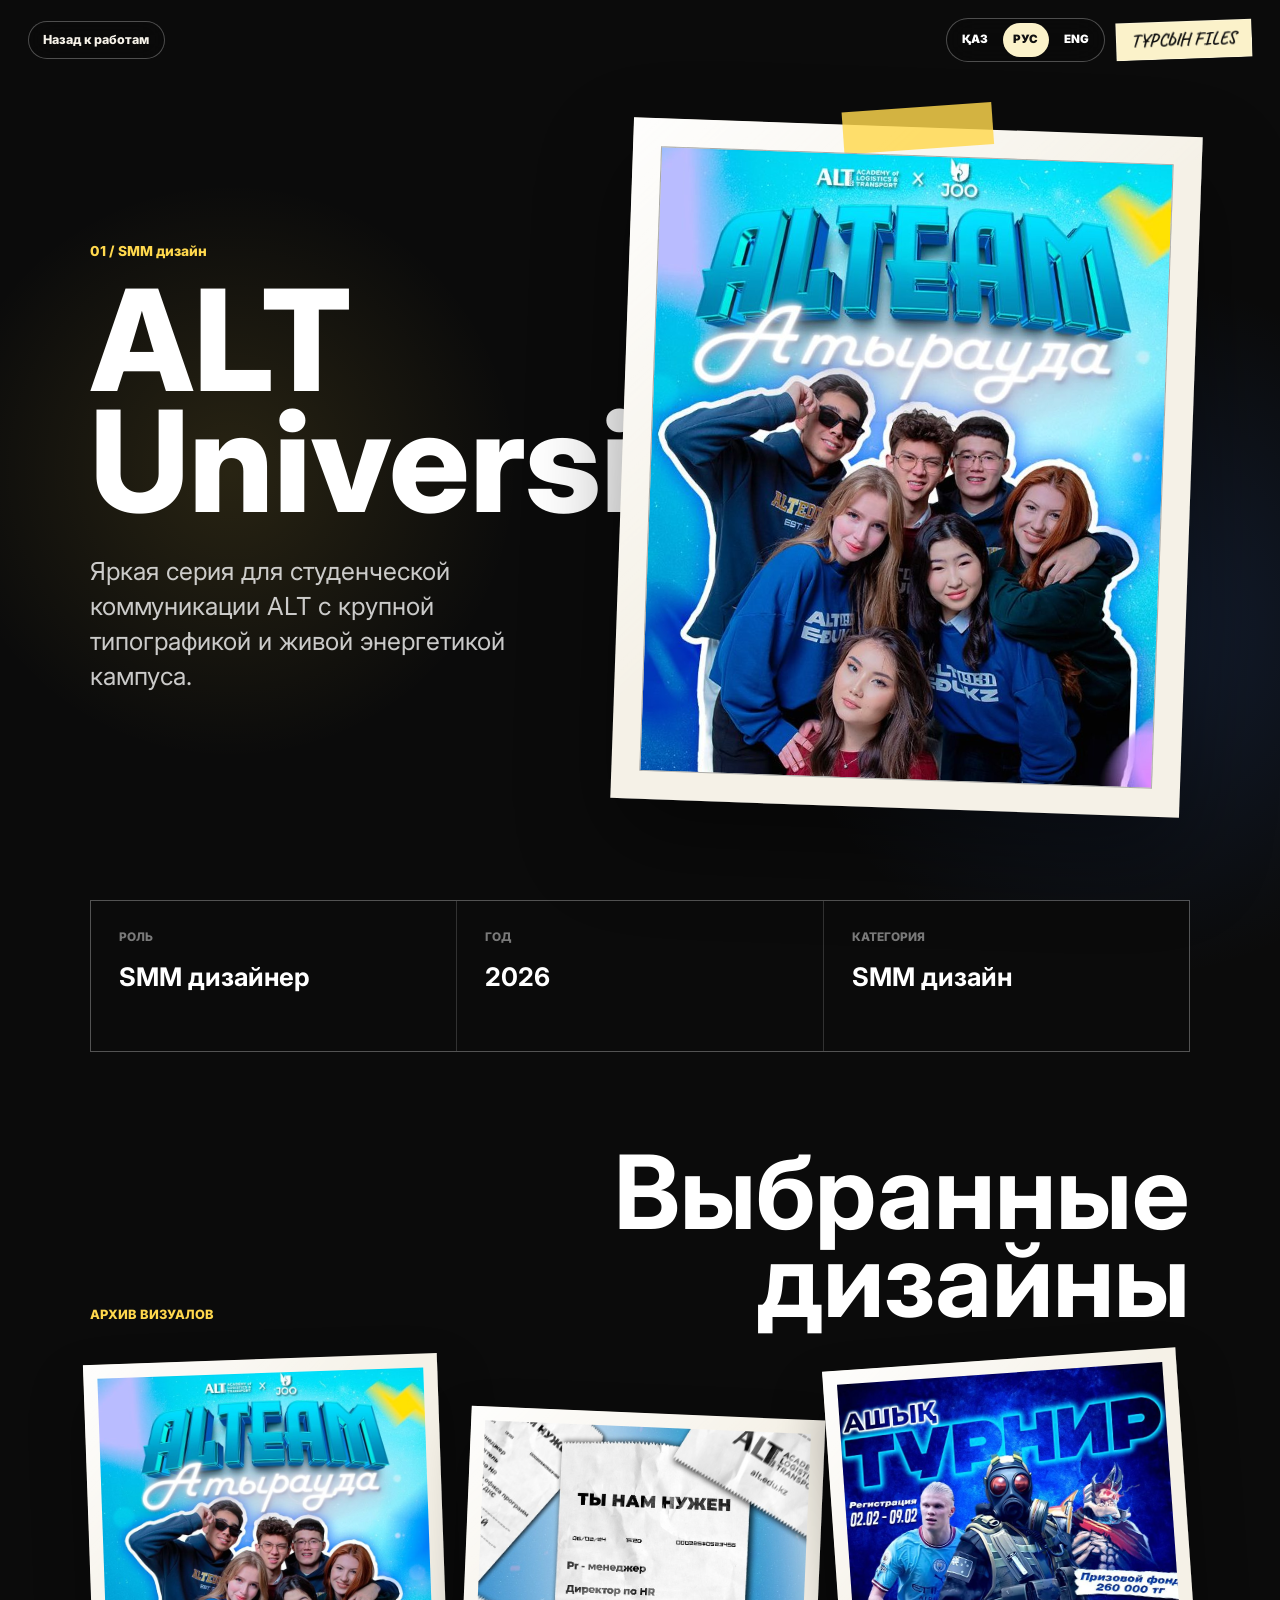
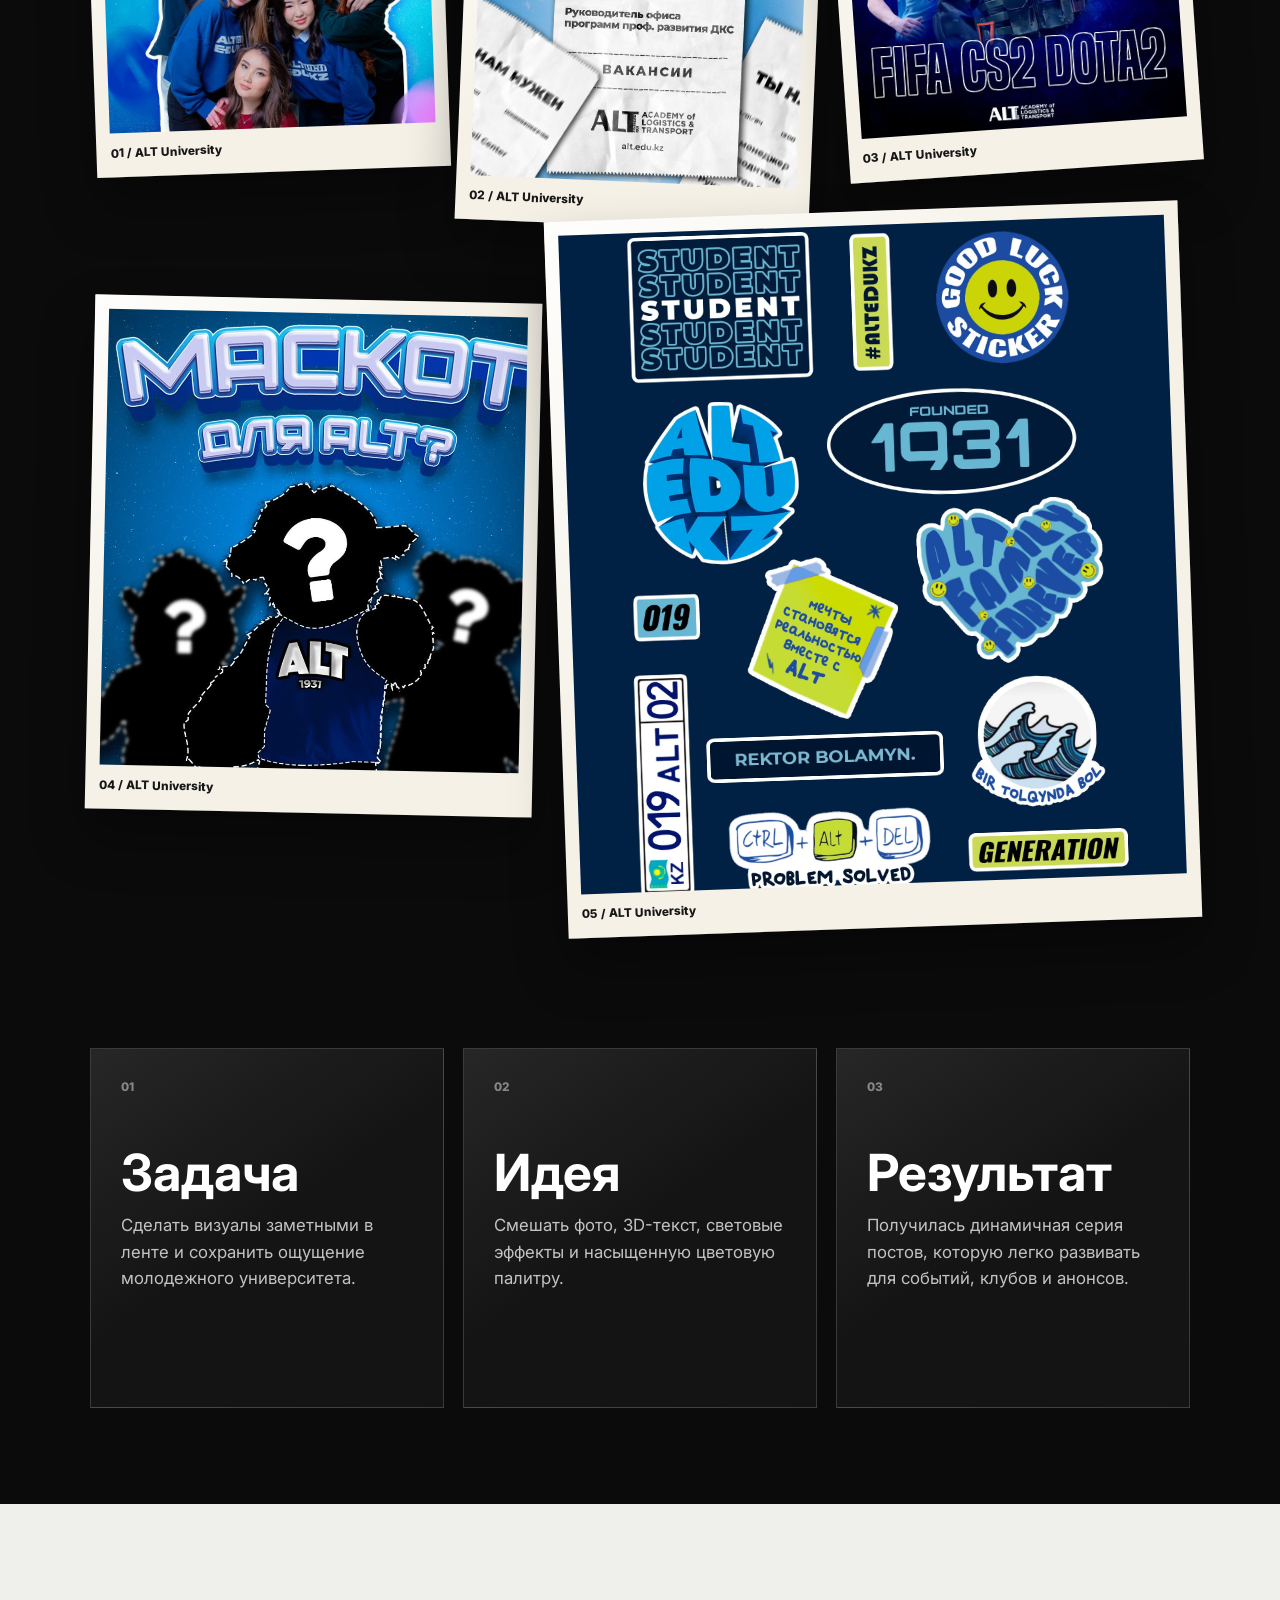
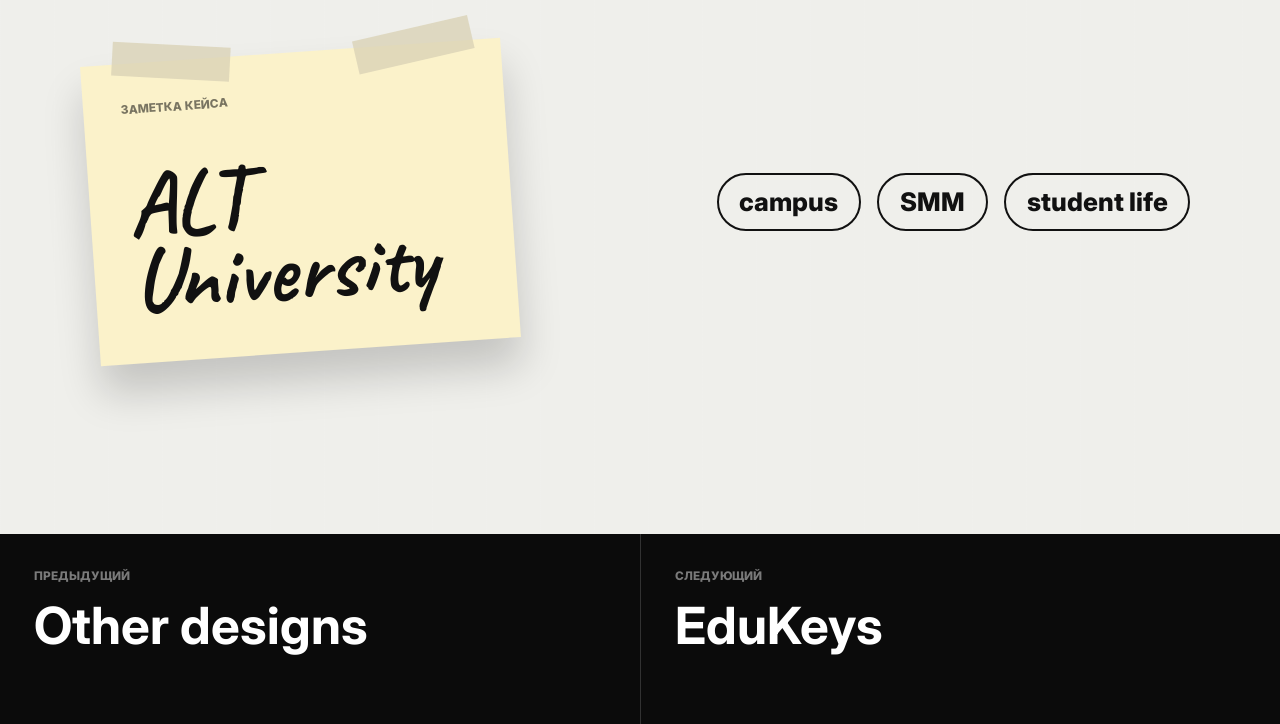
==== commit db983d8a: "Add mobile layout and language switcher" ====
--- a/project.html
+++ b/project.html
@@ -16,7 +16,14 @@
   <body class="case-page">
     <header class="case-header">
       <a class="case-back" href="index.html#work">Back to works</a>
-      <a class="case-logo" href="index.html">ТҰРСЫН FILES</a>
+      <div class="case-header-actions">
+        <div class="language-switcher language-switcher--case" data-language-switcher aria-label="Выбор языка">
+          <button type="button" data-lang-option="kk">ҚАЗ</button>
+          <button type="button" data-lang-option="ru">РУС</button>
+          <button type="button" data-lang-option="en">ENG</button>
+        </div>
+        <a class="case-logo" href="index.html">ТҰРСЫН FILES</a>
+      </div>
     </header>
 
     <main id="caseRoot" class="case-root" aria-live="polite">
@@ -91,6 +98,7 @@
     </main>
 
     <script src="project-data-drive.js"></script>
+    <script src="language.js"></script>
     <script src="project-detail.js"></script>
   </body>
 </html>
--- a/style.css
+++ b/style.css
@@ -35,6 +35,50 @@
 img {
   display: block;
   max-width: 100%;
+}
+
+.language-switcher {
+  position: fixed;
+  top: 18px;
+  right: 18px;
+  z-index: 30;
+  display: inline-flex;
+  gap: 4px;
+  padding: 4px;
+  border: 1px solid rgba(255, 255, 255, 0.24);
+  border-radius: 999px;
+  background: rgba(10, 10, 10, 0.58);
+  box-shadow: 0 14px 34px rgba(0, 0, 0, 0.26);
+  backdrop-filter: blur(16px);
+}
+
+.language-switcher button {
+  display: inline-flex;
+  align-items: center;
+  justify-content: center;
+  min-width: 44px;
+  min-height: 34px;
+  padding: 0 0.68rem;
+  border: 0;
+  border-radius: 999px;
+  background: transparent;
+  color: #ffffff;
+  cursor: pointer;
+  font: inherit;
+  font-size: 0.72rem;
+  font-weight: 900;
+  letter-spacing: 0;
+}
+
+.language-switcher button:hover,
+.language-switcher button:focus-visible {
+  background: rgba(255, 255, 255, 0.16);
+  outline: none;
+}
+
+.language-switcher button.is-active {
+  background: #fbf2ca;
+  color: #111111;
 }
 
 .site-shell {
@@ -960,6 +1004,25 @@
   text-decoration: none;
 }
 
+.case-header-actions {
+  display: flex;
+  align-items: center;
+  gap: 0.7rem;
+  pointer-events: auto;
+}
+
+.language-switcher--case {
+  position: static;
+  border-color: rgba(255, 255, 255, 0.28);
+  background: rgba(10, 10, 10, 0.54);
+  box-shadow: none;
+}
+
+.language-switcher--case button.is-active {
+  background: #fbf2ca;
+  color: #111111;
+}
+
 .case-back,
 .case-logo {
   display: inline-flex;
@@ -1421,6 +1484,20 @@
 }
 
 @media (max-width: 640px) {
+  .language-switcher {
+    top: 10px;
+    right: 10px;
+    gap: 2px;
+    padding: 3px;
+  }
+
+  .language-switcher button {
+    min-width: 38px;
+    min-height: 32px;
+    padding: 0 0.48rem;
+    font-size: 0.66rem;
+  }
+
   .intro-cover {
     align-items: center;
   }
@@ -1493,27 +1570,45 @@
     justify-self: center;
   }
 
+  .about-section {
+    overflow: visible;
+  }
+
   .about-board {
-    min-height: 1120px;
-    padding: 72px 16px;
+    display: flex;
+    min-height: auto;
+    flex-direction: column;
+    align-items: center;
+    gap: 1rem;
+    padding: 84px 16px 72px;
   }
 
   .about-board::before {
-    font-size: 20rem;
+    display: none;
   }
 
   .about-board-title {
+    position: static;
     width: 100%;
+    margin: 0 0 0.35rem;
+    transform: none;
+    color: #555555;
     text-align: center;
   }
 
   .drag-card {
+    position: relative;
+    left: auto;
+    top: auto;
+    transform: none !important;
     border-radius: 28px;
+    cursor: default;
+    touch-action: auto;
   }
 
   .profile-drag-card {
-    width: 250px;
-    height: 330px;
+    width: min(100%, 280px);
+    height: 360px;
   }
 
   .profile-overlay h1 {
@@ -1524,7 +1619,8 @@
   .process-card,
   .skills-card,
   .contact-card {
-    width: min(300px, calc(100vw - 34px));
+    width: min(100%, 330px);
+    min-height: auto;
     padding: 28px 26px 58px;
   }
 
@@ -1534,7 +1630,7 @@
   }
 
   .paper-note-card {
-    width: 210px;
+    width: min(100%, 240px);
     min-height: 170px;
   }
 
@@ -1543,14 +1639,24 @@
   }
 
   .case-header {
+    align-items: flex-start;
+    gap: 0.45rem;
     padding: 12px;
+  }
+
+  .case-header-actions {
+    gap: 0.35rem;
   }
 
   .case-back,
   .case-logo {
     min-height: 34px;
-    padding-inline: 0.72rem;
-    font-size: 0.7rem;
+    padding-inline: 0.55rem;
+    font-size: 0.64rem;
+  }
+
+  .case-logo {
+    font-size: 0.95rem;
   }
 
   .case-hero {
